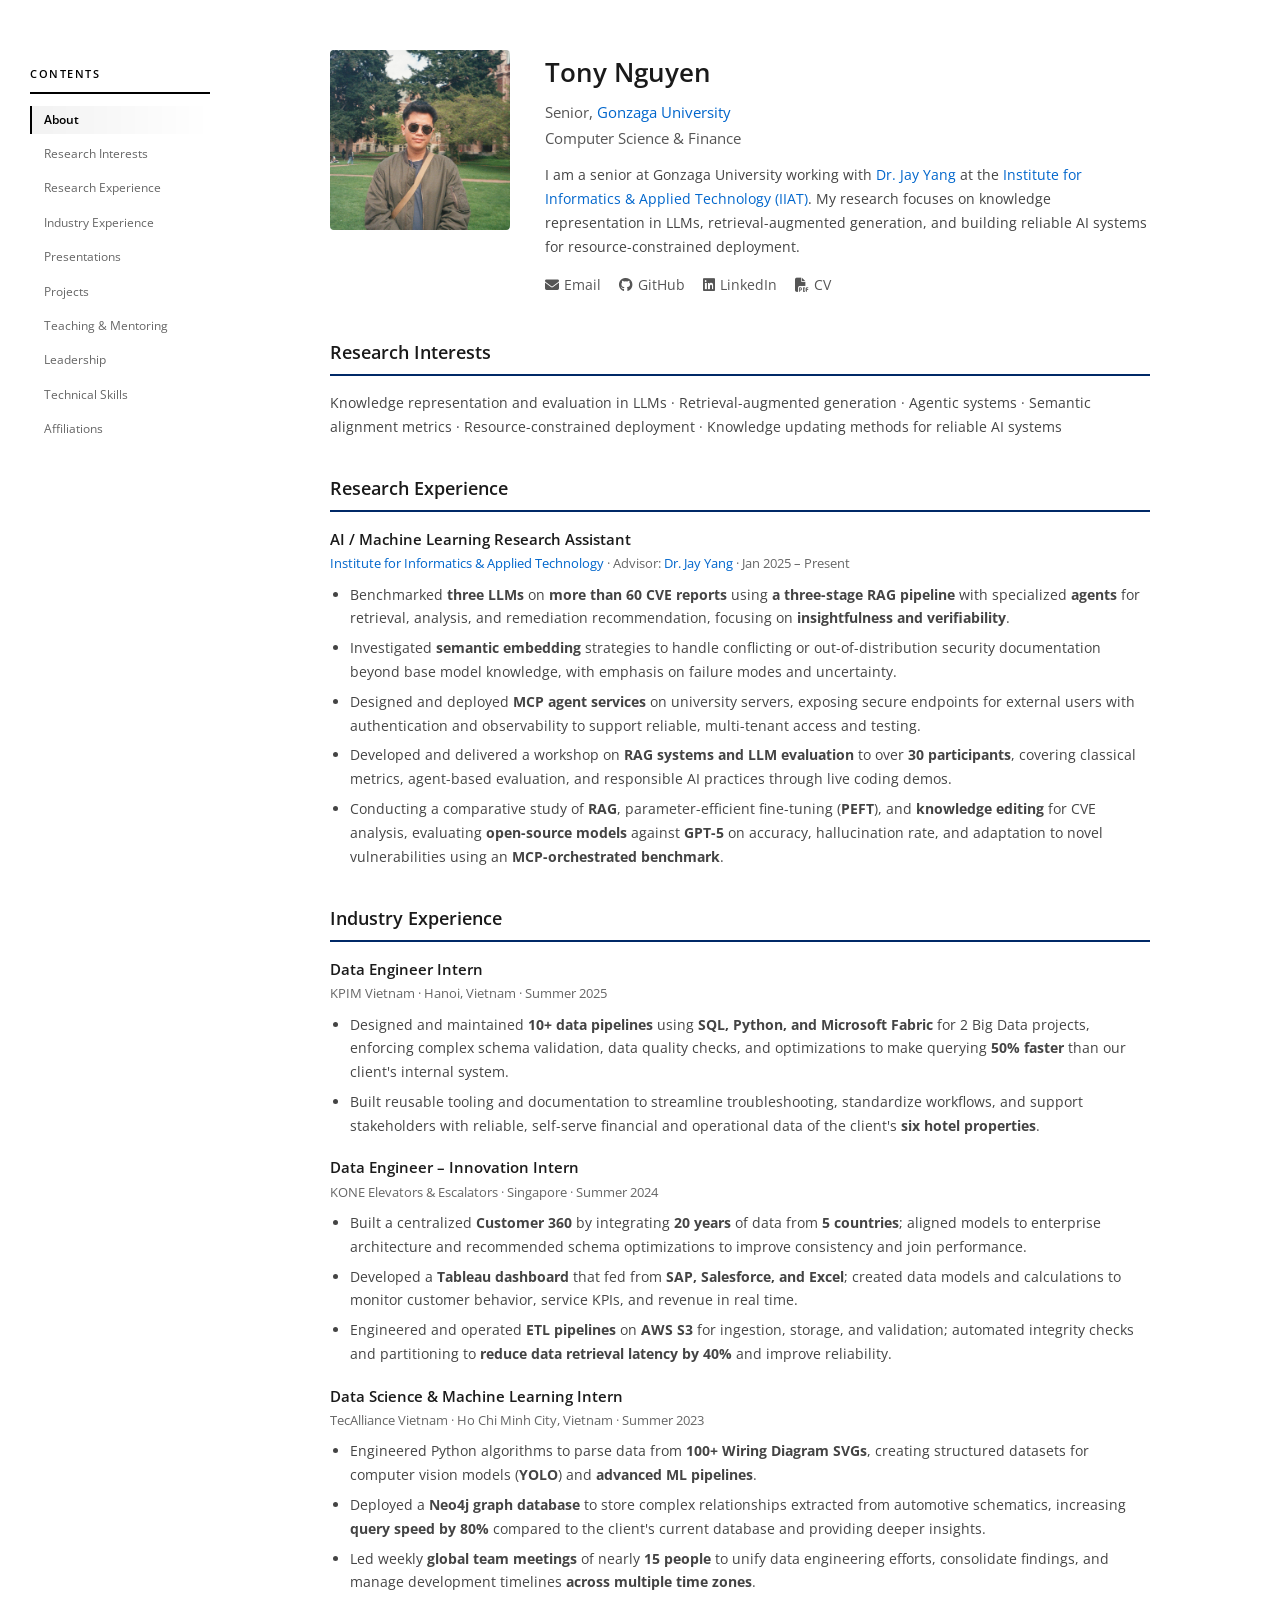
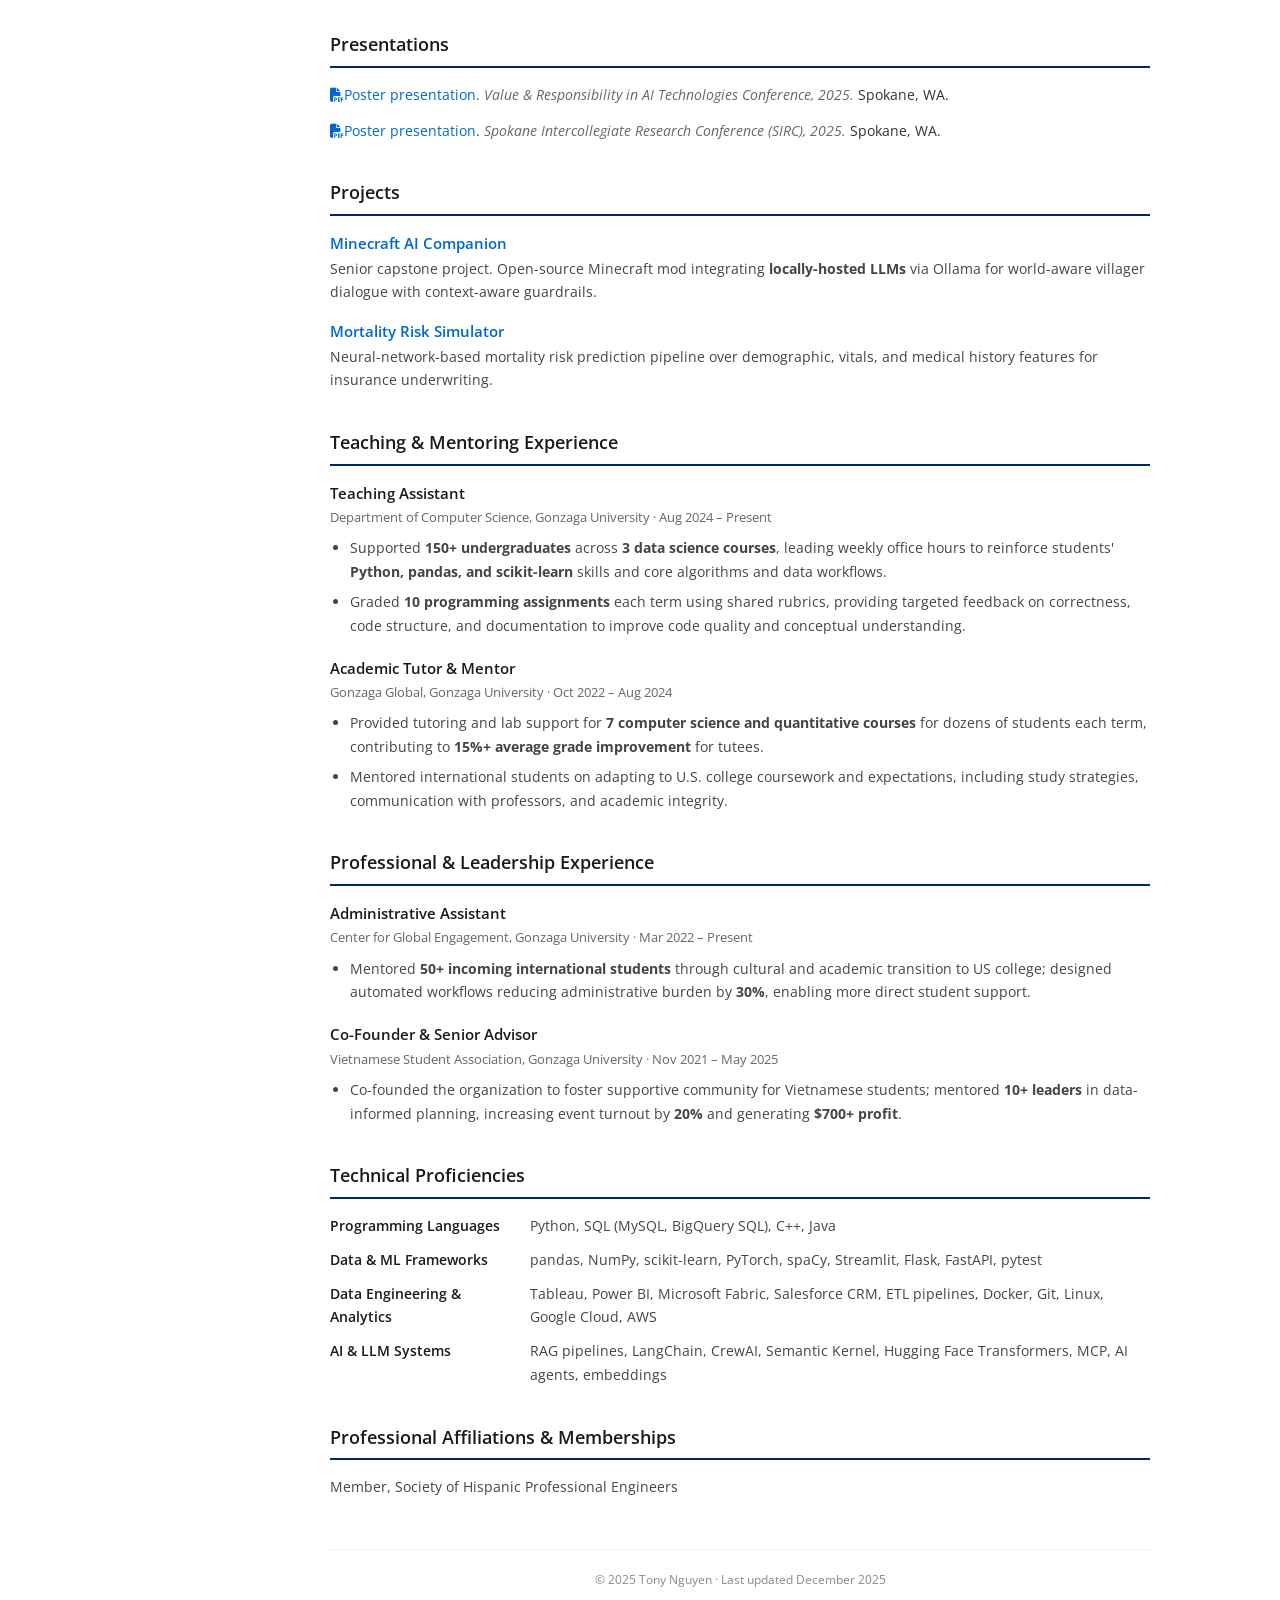
==== index.html @ 01a188ca "add toc" ====
<!DOCTYPE html>
<html lang="en">
<head>
    <meta charset="UTF-8">
    <meta name="viewport" content="width=device-width, initial-scale=1.0">
    <title>Tony Nguyen</title>
    <link rel="preconnect" href="https://fonts.googleapis.com">
    <link rel="preconnect" href="https://fonts.gstatic.com" crossorigin>
    <link href="https://fonts.googleapis.com/css2?family=Open+Sans:wght@400;600&display=swap" rel="stylesheet">
    <link rel="stylesheet" href="https://cdnjs.cloudflare.com/ajax/libs/font-awesome/6.4.0/css/all.min.css">
    <style>
        * {
            margin: 0;
            padding: 0;
            box-sizing: border-box;
        }

        html {
            scroll-behavior: smooth;
        }

        body {
            font-family: 'Open Sans', sans-serif;
            font-size: 15px;
            line-height: 1.7;
            color: #333;
            background-color: #fff;
            padding: 50px 20px;
        }

        .container {
            max-width: 820px;
            margin: 0 auto;
            margin-left: calc(50% - 410px + 100px);
        }

        a {
            color: #0066cc;
            text-decoration: none;
        }

        a:hover {
            text-decoration: underline;
        }

        /* Table of Contents */
        .toc {
            position: fixed;
            top: 50px;
            left: 30px;
            width: 180px;
            max-height: calc(100vh - 100px);
            overflow-y: auto;
            padding: 15px 0;
            z-index: 100;
        }

        .toc-title {
            font-size: 11px;
            font-weight: 600;
            text-transform: uppercase;
            letter-spacing: 1.5px;
            color: #000000;
            margin-bottom: 12px;
            padding-bottom: 8px;
            border-bottom: 2px solid #000000;
        }

        .toc-list {
            list-style: none;
        }

        .toc-list li {
            margin-bottom: 6px;
        }

        .toc-list a {
            font-size: 12px;
            color: #666;
            text-decoration: none;
            display: block;
            padding: 4px 0 4px 12px;
            border-left: 2px solid transparent;
            transition: all 0.2s ease;
        }

        .toc-list a:hover {
            color: #000000;
            text-decoration: none;
            border-left-color: #000000;
        }

        .toc-list a.active {
            color: #000000;
            font-weight: 600;
            border-left-color: #000000;
            background: linear-gradient(to right, rgba(0, 0, 0, 0.05), transparent);
        }

        /* Scrollbar styling for TOC */
        .toc::-webkit-scrollbar {
            width: 3px;
        }

        .toc::-webkit-scrollbar-track {
            background: transparent;
        }

        .toc::-webkit-scrollbar-thumb {
            background: #ddd;
            border-radius: 3px;
        }

        /* Header Section */
        .header {
            display: flex;
            gap: 35px;
            margin-bottom: 40px;
            align-items: flex-start;
        }

        .profile-photo {
            width: 180px;
            height: 180px;
            border-radius: 4px;
            object-fit: cover;
            flex-shrink: 0;
        }

        .header-info h1 {
            font-size: 26px;
            font-weight: 600;
            margin-bottom: 6px;
            color: #1a1a1a;
        }

        .header-info .subtitle {
            font-size: 15px;
            color: #555;
            margin-bottom: 12px;
        }

        .header-info .bio {
            font-size: 14px;
            color: #444;
            margin-bottom: 15px;
        }

        .contact-links {
            display: flex;
            gap: 18px;
            flex-wrap: wrap;
            font-size: 14px;
        }

        .contact-links a {
            display: flex;
            align-items: center;
            gap: 5px;
            color: #555;
        }

        .contact-links a:hover {
            color: #0066cc;
        }

        /* Section Styling */
        .section {
            margin-bottom: 35px;
            scroll-margin-top: 30px;
        }

        .section h2 {
            font-size: 18px;
            font-weight: 600;
            color: #1a1a1a;
            margin-bottom: 15px;
            padding-bottom: 6px;
            border-bottom: 2px solid #002967;
        }

        .section p {
            margin-bottom: 10px;
        }

        /* Research Interests */
        .interests {
            font-size: 14px;
            color: #444;
        }

        /* Experience Items */
        .experience-item {
            margin-bottom: 18px;
        }

        .experience-item .title {
            font-weight: 600;
            color: #1a1a1a;
        }

        .experience-item .meta {
            font-size: 13px;
            color: #666;
            margin-bottom: 4px;
        }

        .experience-item .description {
            font-size: 14px;
            color: #444;
        }

        .experience-item .description ul {
            margin-left: 20px;
            margin-top: 8px;
        }

        .experience-item .description li {
            margin-bottom: 6px;
        }

        /* Publications / Presentations */
        .pub-item {
            margin-bottom: 12px;
            font-size: 14px;
        }

        .pub-item .venue {
            color: #666;
            font-style: italic;
        }

        /* Projects */
        .project-item {
            margin-bottom: 15px;
        }

        .project-item .title {
            font-weight: 600;
        }

        .project-item .description {
            font-size: 14px;
            color: #444;
        }

        /* Technical Skills */
        .skills-grid {
            display: grid;
            grid-template-columns: 180px 1fr;
            gap: 10px 20px;
            font-size: 14px;
        }

        .skills-grid .label {
            font-weight: 600;
            color: #1a1a1a;
        }

        .skills-grid .value {
            color: #444;
        }

        /* Affiliations */
        .affiliations {
            font-size: 14px;
            color: #444;
        }

        /* Footer */
        .footer {
            margin-top: 50px;
            padding-top: 20px;
            border-top: 1px solid #eee;
            font-size: 12px;
            color: #888;
            text-align: center;
        }

        /* Responsive */
        @media (max-width: 1100px) {
            .toc {
                display: none;
            }

            .container {
                margin-left: auto;
                margin-right: auto;
            }
        }

        @media (max-width: 600px) {
            .header {
                flex-direction: column;
                align-items: center;
                text-align: center;
            }

            .contact-links {
                justify-content: center;
            }

            .skills-grid {
                grid-template-columns: 1fr;
            }

            .skills-grid .label {
                margin-top: 10px;
            }
        }
    </style>
</head>
<body>
    <!-- Table of Contents -->
    <nav class="toc">
        <div class="toc-title">Contents</div>
        <ul class="toc-list">
            <li><a href="#about">About</a></li>
            <li><a href="#research-interests">Research Interests</a></li>
            <li><a href="#research-experience">Research Experience</a></li>
            <li><a href="#industry-experience">Industry Experience</a></li>
            <li><a href="#presentations">Presentations</a></li>
            <li><a href="#projects">Projects</a></li>
            <li><a href="#teaching">Teaching & Mentoring</a></li>
            <li><a href="#leadership">Leadership</a></li>
            <li><a href="#skills">Technical Skills</a></li>
            <li><a href="#affiliations">Affiliations</a></li>
        </ul>
    </nav>

    <div class="container">
        <!-- Header -->
        <div class="header" id="about">
            <img src="photo.jpg" alt="Tony Nguyen" class="profile-photo">
            
            <div class="header-info">
                <h1>Tony Nguyen</h1>
                <div class="subtitle">
                    Senior, <a href="https://gonzaga.edu" target="_blank">Gonzaga University</a><br>
                    Computer Science &amp; Finance
                </div>
                <div class="bio">
                    I am a senior at Gonzaga University working with 
                    <a href="https://www.gonzaga.edu/news-events/stories/2024/9/5/jay-yang-director-of-the-institute-for-informatics-and-applied-technology" target="_blank">Dr. Jay Yang</a> 
                    at the <a href="https://www.gonzaga.edu/informatics-and-applied-technology" target="_blank">Institute for Informatics &amp; Applied Technology (IIAT)</a>. 
                    My research focuses on knowledge representation in LLMs, 
                    retrieval-augmented generation, and building reliable AI systems 
                    for resource-constrained deployment.
                </div>
                <div class="contact-links">
                    <a href="mailto:cnguyen4@zagmail.gonzaga.edu"><i class="fas fa-envelope"></i> Email</a>
                    <a href="https://github.com/tonixsmm" target="_blank"><i class="fab fa-github"></i> GitHub</a>
                    <a href="https://www.linkedin.com/in/tonixsmm/" target="_blank"><i class="fab fa-linkedin"></i> LinkedIn</a>
                    <a href="Tony_CV.pdf" target="_blank"><i class="fas fa-file-pdf"></i> CV</a>
                </div>
            </div>
        </div>

        <!-- Research Interests -->
        <div class="section" id="research-interests">
            <h2>Research Interests</h2>
            <p class="interests">
                Knowledge representation and evaluation in LLMs · Retrieval-augmented generation · 
                Agentic systems · Semantic alignment metrics · Resource-constrained deployment · 
                Knowledge updating methods for reliable AI systems
            </p>
        </div>

        <!-- Research Experience -->
        <div class="section" id="research-experience">
            <h2>Research Experience</h2>
            
            <div class="experience-item">
                <div class="title">AI / Machine Learning Research Assistant</div>
                <div class="meta"><a href="https://www.gonzaga.edu/informatics-and-applied-technology" target="_blank">Institute for Informatics &amp; Applied Technology</a> · Advisor: <a href="https://www.gonzaga.edu/news-events/stories/2024/9/5/jay-yang-director-of-the-institute-for-informatics-and-applied-technology" target="_blank">Dr. Jay Yang</a> · Jan 2025 – Present</div>
                <div class="description">
                    <ul>
                        <li>Benchmarked <b>three LLMs</b> on <b>more than 60 CVE reports</b> using <b>a three-stage RAG pipeline</b> with specialized <b>agents</b> for retrieval, analysis, and remediation recommendation, focusing on <b>insightfulness and verifiability</b>.</li>
                        <li>Investigated <b>semantic embedding</b> strategies to handle conflicting or out-of-distribution security documentation beyond base model knowledge, with emphasis on failure modes and uncertainty.</li>
                        <li>Designed and deployed <b>MCP agent services</b> on university servers, exposing secure endpoints for external users with authentication and observability to support reliable, multi-tenant access and testing.</li>
                        <li>Developed and delivered a workshop on <b>RAG systems and LLM evaluation</b> to over <b>30 participants</b>, covering classical metrics, agent-based evaluation, and responsible AI practices through live coding demos.</li>
                        <li>Conducting a comparative study of <b>RAG</b>, parameter-efficient fine-tuning (<b>PEFT</b>), and <b>knowledge editing</b> for CVE analysis, evaluating <b>open-source models</b> against <b>GPT-5</b> on accuracy, hallucination rate, and adaptation to novel vulnerabilities using an <b>MCP-orchestrated benchmark</b>.</li>
                    </ul>
                </div>
            </div>
        </div>

        <!-- Industry Experience -->
        <div class="section" id="industry-experience">
            <h2>Industry Experience</h2>
            
            <div class="experience-item">
                <div class="title">Data Engineer Intern</div>
                <div class="meta">KPIM Vietnam · Hanoi, Vietnam · Summer 2025</div>
                <div class="description">
                    <ul>
                        <li>Designed and maintained <b>10+ data pipelines</b> using <b>SQL, Python, and Microsoft Fabric</b> for 2 Big Data projects, enforcing complex schema validation, data quality checks, and optimizations to make querying <b>50% faster</b> than our client's internal system.</li>
                        <li>Built reusable tooling and documentation to streamline troubleshooting, standardize workflows, and support stakeholders with reliable, self-serve financial and operational data of the client's <b>six hotel properties</b>.</li>
                    </ul>
                </div>
            </div>

            <div class="experience-item">
                <div class="title">Data Engineer – Innovation Intern</div>
                <div class="meta">KONE Elevators &amp; Escalators · Singapore · Summer 2024</div>
                <div class="description">
                    <ul>
                        <li>Built a centralized <b>Customer 360</b> by integrating <b>20 years</b> of data from <b>5 countries</b>; aligned models to enterprise architecture and recommended schema optimizations to improve consistency and join performance.</li>
                        <li>Developed a <b>Tableau dashboard</b> that fed from <b>SAP, Salesforce, and Excel</b>; created data models and calculations to monitor customer behavior, service KPIs, and revenue in real time.</li>
                        <li>Engineered and operated <b>ETL pipelines</b> on <b>AWS S3</b> for ingestion, storage, and validation; automated integrity checks and partitioning to <b>reduce data retrieval latency by 40%</b> and improve reliability.</li>
                    </ul>
                </div>
            </div>

            <div class="experience-item">
                <div class="title">Data Science &amp; Machine Learning Intern</div>
                <div class="meta">TecAlliance Vietnam · Ho Chi Minh City, Vietnam · Summer 2023</div>
                <div class="description">
                    <ul>
                        <li>Engineered Python algorithms to parse data from <b>100+ Wiring Diagram SVGs</b>, creating structured datasets for computer vision models (<b>YOLO</b>) and <b>advanced ML pipelines</b>.</li>
                        <li>Deployed a <b>Neo4j graph database</b> to store complex relationships extracted from automotive schematics, increasing <b>query speed by 80%</b> compared to the client's current database and providing deeper insights.</li>
                        <li>Led weekly <b>global team meetings</b> of nearly <b>15 people</b> to unify data engineering efforts, consolidate findings, and manage development timelines <b>across multiple time zones</b>.</li>
                    </ul>
                </div>
            </div>
        </div>

        <!-- Presentations -->
        <div class="section" id="presentations">
            <h2>Presentations</h2>
            
            <div class="pub-item">
                <a href="AI_Ethics_Presentation.pdf" target="_blank"><i class="fas fa-file-pdf"></i>Poster presentation</a>. <span class="venue">Value &amp; Responsibility in AI Technologies Conference, 2025.</span> Spokane, WA.
            </div>
            
            <div class="pub-item">
                <a href="May_Conference_Poster.pdf" target="_blank"><i class="fas fa-file-pdf"></i>Poster presentation</a>. <span class="venue">Spokane Intercollegiate Research Conference (SIRC), 2025.</span> Spokane, WA.
            </div>
        </div>

        <!-- Projects -->
        <div class="section" id="projects">
            <h2>Projects</h2>
            
            <div class="project-item">
                <div class="title">
                    <a href="https://github.com/CS26-13/minecraft-ollama" target="_blank">Minecraft AI Companion</a>
                </div>
                <div class="description">
                    Senior capstone project. Open-source Minecraft mod integrating <b>locally-hosted LLMs</b> via Ollama 
                    for world-aware villager dialogue with context-aware guardrails.
                </div>
            </div>

            <div class="project-item">
                <div class="title">
                    <a href="https://github.com/JackBrandt/NeuralNetLifeInsurance" target="_blank">Mortality Risk Simulator</a>
                </div>
                <div class="description">
                    Neural-network-based mortality risk prediction pipeline over demographic, vitals, 
                    and medical history features for insurance underwriting.
                </div>
            </div>
        </div>

        <!-- Teaching and Mentoring Experience -->
        <div class="section" id="teaching">
            <h2>Teaching &amp; Mentoring Experience</h2>
            
            <div class="experience-item">
                <div class="title">Teaching Assistant</div>
                <div class="meta">Department of Computer Science, Gonzaga University · Aug 2024 – Present</div>
                <div class="description">
                    <ul>
                        <li>Supported <b>150+ undergraduates</b> across <b>3 data science courses</b>, leading weekly office hours to reinforce students' <b>Python, pandas, and scikit-learn</b> skills and core algorithms and data workflows.</li>
                        <li>Graded <b>10 programming assignments</b> each term using shared rubrics, providing targeted feedback on correctness, code structure, and documentation to improve code quality and conceptual understanding.</li>
                    </ul>
                </div>
            </div>

            <div class="experience-item">
                <div class="title">Academic Tutor &amp; Mentor</div>
                <div class="meta">Gonzaga Global, Gonzaga University · Oct 2022 – Aug 2024</div>
                <div class="description">
                    <ul>
                        <li>Provided tutoring and lab support for <b>7 computer science and quantitative courses</b> for dozens of students each term, contributing to <b>15%+ average grade improvement</b> for tutees.</li>
                        <li>Mentored international students on adapting to U.S. college coursework and expectations, including study strategies, communication with professors, and academic integrity.</li>
                    </ul>
                </div>
            </div>
        </div>

        <!-- Professional & Leadership Experience -->
        <div class="section" id="leadership">
            <h2>Professional &amp; Leadership Experience</h2>
            
            <div class="experience-item">
                <div class="title">Administrative Assistant</div>
                <div class="meta">Center for Global Engagement, Gonzaga University · Mar 2022 – Present</div>
                <div class="description">
                    <ul>
                        <li>Mentored <b>50+ incoming international students</b> through cultural and academic transition to US college; designed automated workflows reducing administrative burden by <b>30%</b>, enabling more direct student support.</li>
                    </ul>
                </div>
            </div>

            <div class="experience-item">
                <div class="title">Co-Founder &amp; Senior Advisor</div>
                <div class="meta">Vietnamese Student Association, Gonzaga University · Nov 2021 – May 2025</div>
                <div class="description">
                    <ul>
                        <li>Co-founded the organization to foster supportive community for Vietnamese students; mentored <b>10+ leaders</b> in data-informed planning, increasing event turnout by <b>20%</b> and generating <b>$700+ profit</b>.</li>
                    </ul>
                </div>
            </div>
        </div>

        <!-- Technical Proficiencies -->
        <div class="section" id="skills">
            <h2>Technical Proficiencies</h2>
            <div class="skills-grid">
                <div class="label">Programming Languages</div>
                <div class="value">Python, SQL (MySQL, BigQuery SQL), C++, Java</div>
                
                <div class="label">Data &amp; ML Frameworks</div>
                <div class="value">pandas, NumPy, scikit-learn, PyTorch, spaCy, Streamlit, Flask, FastAPI, pytest</div>
                
                <div class="label">Data Engineering &amp; Analytics</div>
                <div class="value">Tableau, Power BI, Microsoft Fabric, Salesforce CRM, ETL pipelines, Docker, Git, Linux, Google Cloud, AWS</div>
                
                <div class="label">AI &amp; LLM Systems</div>
                <div class="value">RAG pipelines, LangChain, CrewAI, Semantic Kernel, Hugging Face Transformers, MCP, AI agents, embeddings</div>
            </div>
        </div>

        <!-- Professional Affiliations & Memberships -->
        <div class="section" id="affiliations">
            <h2>Professional Affiliations &amp; Memberships</h2>
            <p class="affiliations">
                Member, Society of Hispanic Professional Engineers
            </p>
        </div>

        <!-- Footer -->
        <div class="footer">
            © 2025 Tony Nguyen · Last updated December 2025
        </div>
    </div>

    <script>
        // Highlight active TOC item on scroll
        const sections = document.querySelectorAll('.section, .header');
        const tocLinks = document.querySelectorAll('.toc-list a');

        function updateActiveLink() {
            let current = '';
            
            sections.forEach(section => {
                const sectionTop = section.offsetTop;
                const sectionHeight = section.offsetHeight;
                if (window.scrollY >= sectionTop - 100) {
                    current = section.getAttribute('id');
                }
            });

            tocLinks.forEach(link => {
                link.classList.remove('active');
                if (link.getAttribute('href') === '#' + current) {
                    link.classList.add('active');
                }
            });
        }

        window.addEventListener('scroll', updateActiveLink);
        window.addEventListener('load', updateActiveLink);
    </script>
</body>
</html>
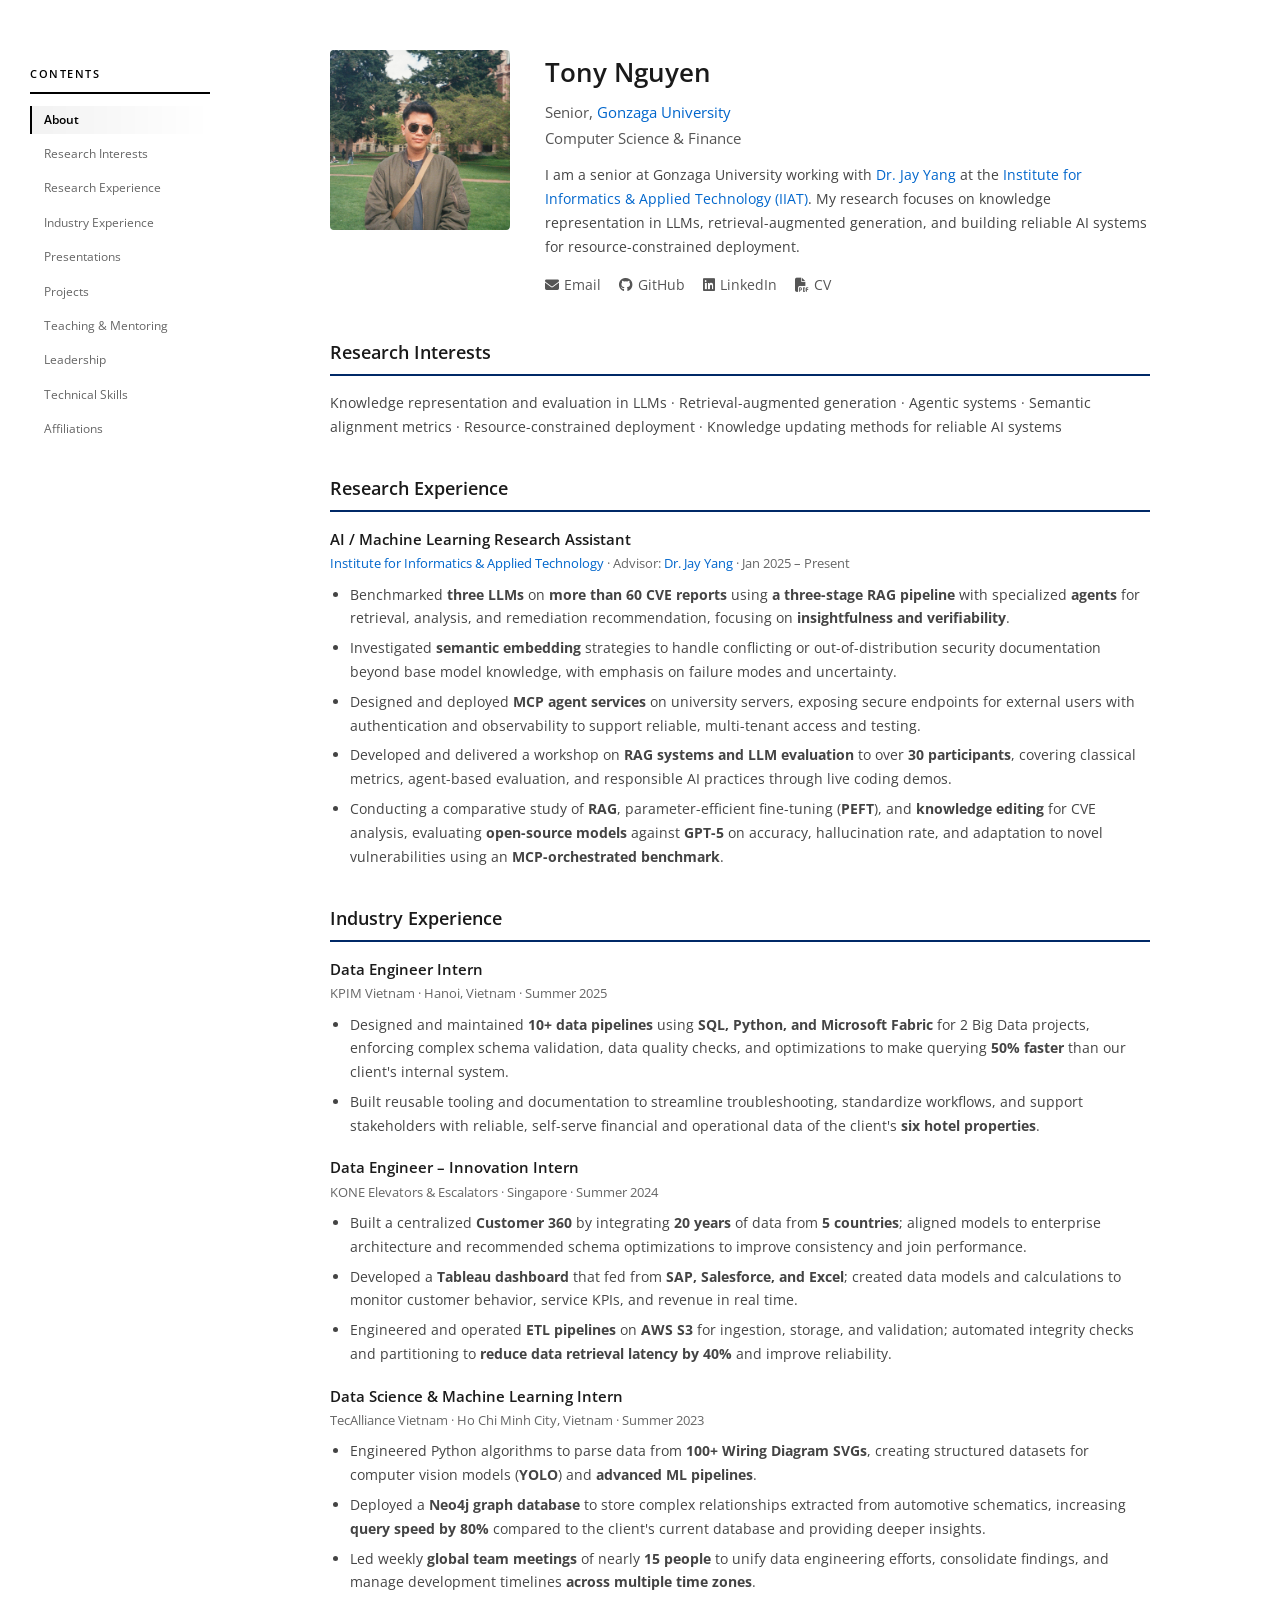
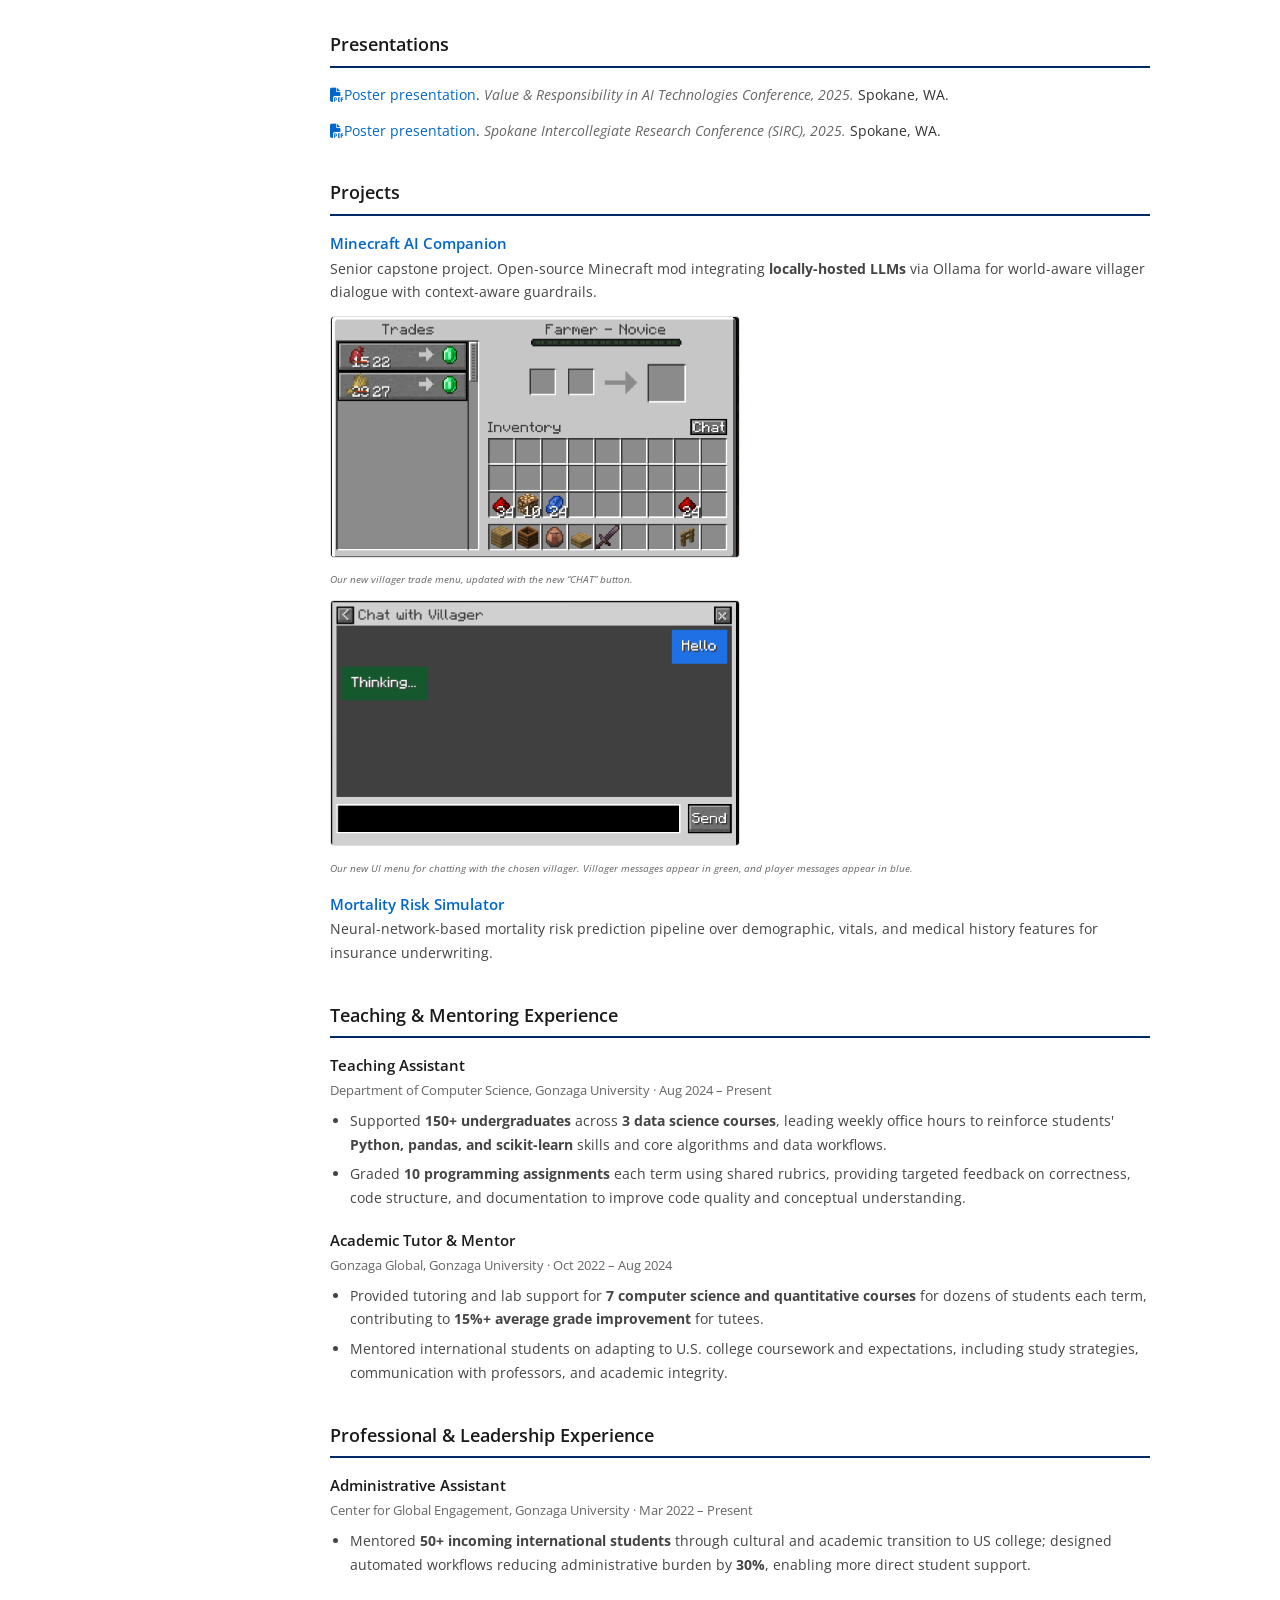
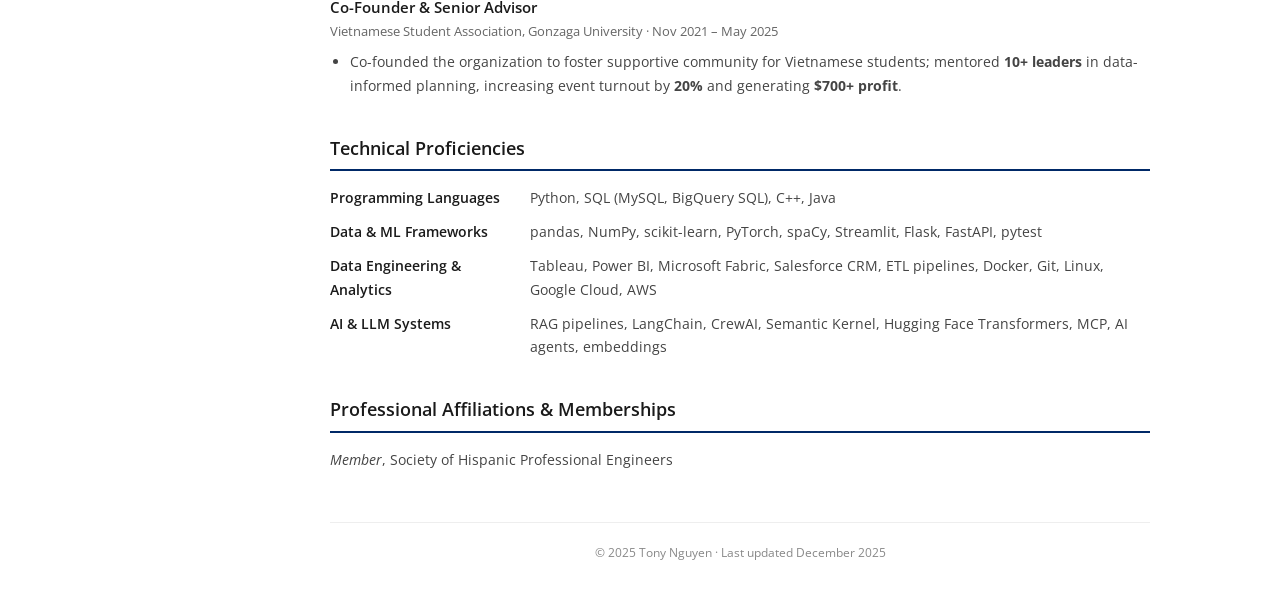
==== commit 7e6982c9: "add minecraft photos" ====
--- a/index.html
+++ b/index.html
@@ -307,6 +307,25 @@
             .skills-grid .label {
                 margin-top: 10px;
             }
+        }
+
+        /* Project Images */
+        .project-image {
+            margin: 12px 0 0 0;
+        }
+
+        .project-image img {
+            max-width: 50%;
+            height: auto;
+            border-radius: 4px;
+            border: 1px solid #e0e0e0;
+        }
+
+        .project-image figcaption {
+            font-size: 10px;
+            color: #666;
+            font-style: italic;
+            margin-top: 6px;
         }
     </style>
 </head>
@@ -450,6 +469,14 @@
                     Senior capstone project. Open-source Minecraft mod integrating <b>locally-hosted LLMs</b> via Ollama 
                     for world-aware villager dialogue with context-aware guardrails.
                 </div>
+                <figure class="project-image">
+                    <img src="minecraft-trade-menu.png" alt="Minecraft Trade Menu">
+                    <figcaption>Our new villager trade menu, updated with the new “CHAT” button.</figcaption>
+                </figure>
+                <figure class="project-image">
+                    <img src="minecraft-chat.png" alt="Minecraft Chat Interface">
+                    <figcaption>Our new UI menu for chatting with the chosen villager. Villager messages appear in green, and player messages appear in blue.</figcaption>
+                </figure>
             </div>
 
             <div class="project-item">
@@ -537,7 +564,7 @@
         <div class="section" id="affiliations">
             <h2>Professional Affiliations &amp; Memberships</h2>
             <p class="affiliations">
-                Member, Society of Hispanic Professional Engineers
+                <i>Member</i>, Society of Hispanic Professional Engineers
             </p>
         </div>
 
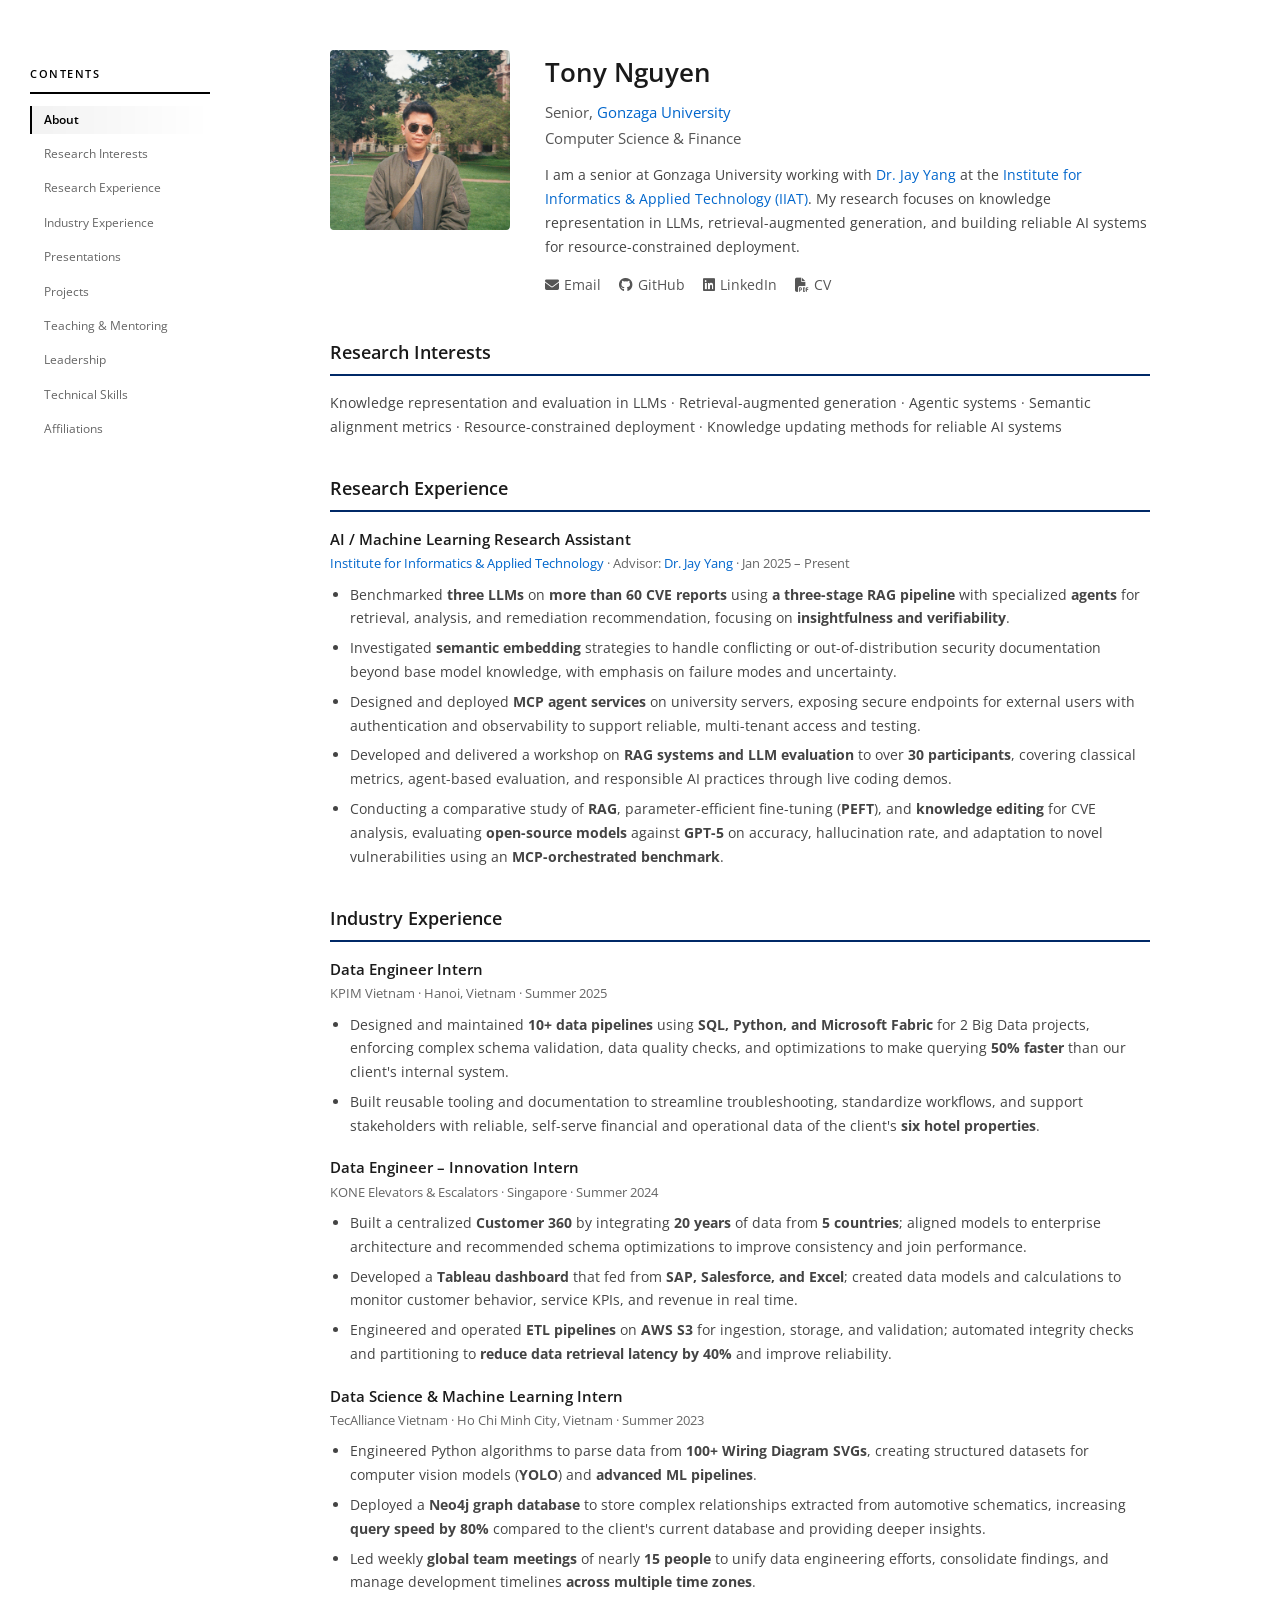
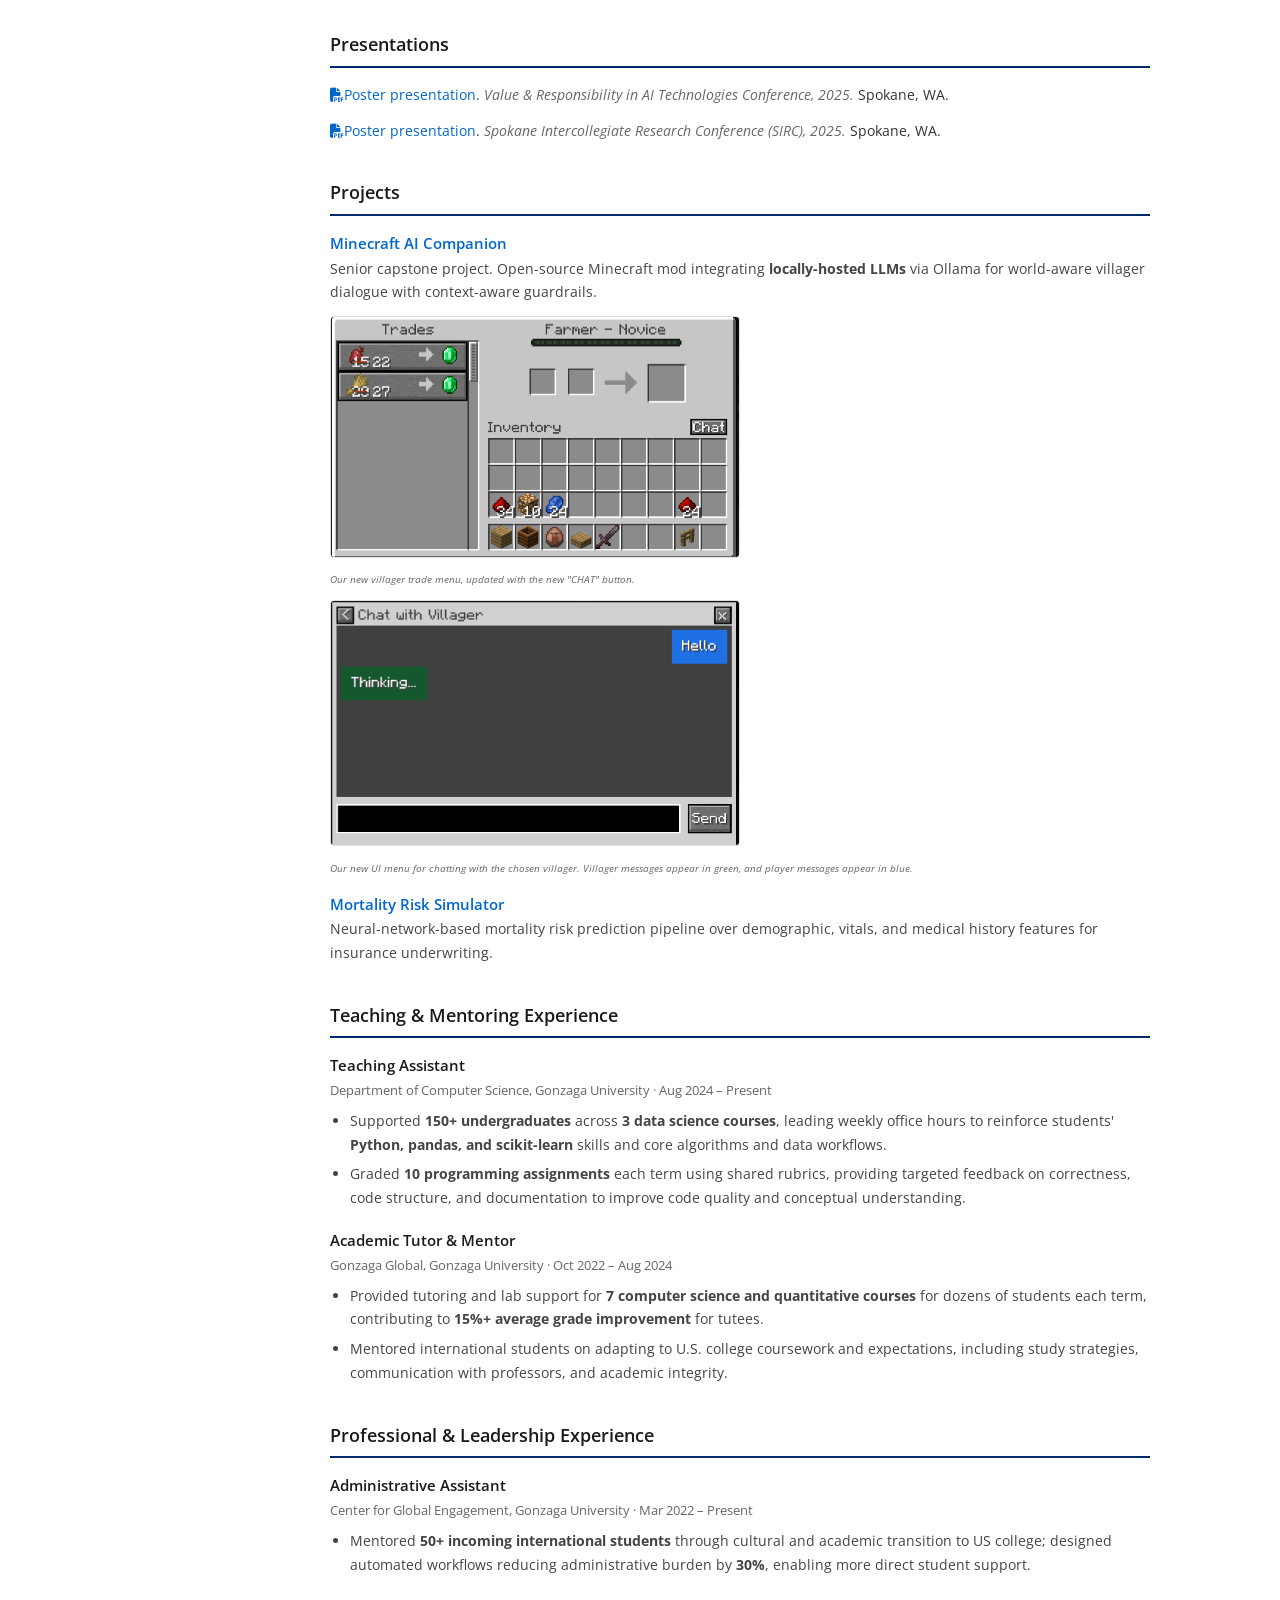
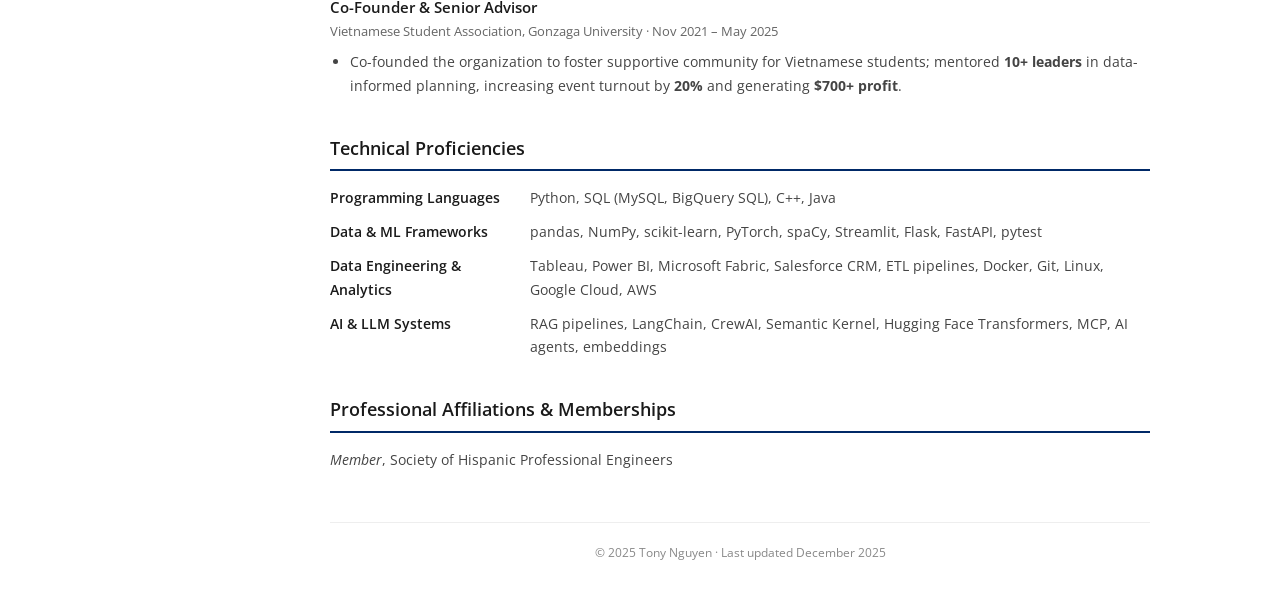
==== commit ffeafba3: "add mobile toc" ====
--- a/index.html
+++ b/index.html
@@ -43,7 +43,7 @@
             text-decoration: underline;
         }
 
-        /* Table of Contents */
+        /* Desktop Table of Contents */
         .toc {
             position: fixed;
             top: 50px;
@@ -111,6 +111,87 @@
             border-radius: 3px;
         }
 
+        /* Mobile TOC */
+        .toc-mobile {
+            display: none;
+            position: fixed;
+            top: 0;
+            left: 0;
+            right: 0;
+            background: #fff;
+            z-index: 200;
+            box-shadow: 0 2px 10px rgba(0, 0, 0, 0.1);
+        }
+
+        .toc-mobile-header {
+            display: flex;
+            justify-content: space-between;
+            align-items: center;
+            padding: 12px 20px;
+            border-bottom: 1px solid #eee;
+            cursor: pointer;
+        }
+
+        .toc-mobile-header span {
+            font-size: 13px;
+            font-weight: 600;
+            text-transform: uppercase;
+            letter-spacing: 1px;
+            color: #333;
+        }
+
+        .toc-mobile-header i {
+            font-size: 14px;
+            color: #666;
+            transition: transform 0.3s ease;
+        }
+
+        .toc-mobile.open .toc-mobile-header i {
+            transform: rotate(180deg);
+        }
+
+        .toc-mobile-list {
+            list-style: none;
+            max-height: 0;
+            overflow: hidden;
+            transition: max-height 0.3s ease;
+            background: #fafafa;
+        }
+
+        .toc-mobile.open .toc-mobile-list {
+            max-height: 400px;
+            overflow-y: auto;
+        }
+
+        .toc-mobile-list li {
+            border-bottom: 1px solid #eee;
+        }
+
+        .toc-mobile-list li:last-child {
+            border-bottom: none;
+        }
+
+        .toc-mobile-list a {
+            display: block;
+            padding: 12px 20px;
+            font-size: 14px;
+            color: #555;
+            text-decoration: none;
+            transition: background 0.2s ease;
+        }
+
+        .toc-mobile-list a:hover,
+        .toc-mobile-list a.active {
+            background: #f0f0f0;
+            color: #000;
+            text-decoration: none;
+        }
+
+        .toc-mobile-list a.active {
+            font-weight: 600;
+            border-left: 3px solid #000;
+        }
+
         /* Header Section */
         .header {
             display: flex;
@@ -283,9 +364,22 @@
                 display: none;
             }
 
+            .toc-mobile {
+                display: block;
+            }
+
             .container {
                 margin-left: auto;
                 margin-right: auto;
+                padding-top: 50px;
+            }
+
+            body {
+                padding-top: 20px;
+            }
+
+            .section {
+                scroll-margin-top: 70px;
             }
         }
 
@@ -327,10 +421,36 @@
             font-style: italic;
             margin-top: 6px;
         }
+
+        @media (max-width: 600px) {
+            .project-image img {
+                max-width: 100%;
+            }
+        }
     </style>
 </head>
 <body>
-    <!-- Table of Contents -->
+    <!-- Mobile Table of Contents -->
+    <nav class="toc-mobile" id="toc-mobile">
+        <div class="toc-mobile-header" onclick="toggleMobileToc()">
+            <span>Contents</span>
+            <i class="fas fa-chevron-down"></i>
+        </div>
+        <ul class="toc-mobile-list">
+            <li><a href="#about" onclick="closeMobileToc()">About</a></li>
+            <li><a href="#research-interests" onclick="closeMobileToc()">Research Interests</a></li>
+            <li><a href="#research-experience" onclick="closeMobileToc()">Research Experience</a></li>
+            <li><a href="#industry-experience" onclick="closeMobileToc()">Industry Experience</a></li>
+            <li><a href="#presentations" onclick="closeMobileToc()">Presentations</a></li>
+            <li><a href="#projects" onclick="closeMobileToc()">Projects</a></li>
+            <li><a href="#teaching" onclick="closeMobileToc()">Teaching & Mentoring</a></li>
+            <li><a href="#leadership" onclick="closeMobileToc()">Leadership</a></li>
+            <li><a href="#skills" onclick="closeMobileToc()">Technical Skills</a></li>
+            <li><a href="#affiliations" onclick="closeMobileToc()">Affiliations</a></li>
+        </ul>
+    </nav>
+
+    <!-- Desktop Table of Contents -->
     <nav class="toc">
         <div class="toc-title">Contents</div>
         <ul class="toc-list">
@@ -471,7 +591,7 @@
                 </div>
                 <figure class="project-image">
                     <img src="minecraft-trade-menu.png" alt="Minecraft Trade Menu">
-                    <figcaption>Our new villager trade menu, updated with the new “CHAT” button.</figcaption>
+                    <figcaption>Our new villager trade menu, updated with the new "CHAT" button.</figcaption>
                 </figure>
                 <figure class="project-image">
                     <img src="minecraft-chat.png" alt="Minecraft Chat Interface">
@@ -575,9 +695,21 @@
     </div>
 
     <script>
+        // Mobile TOC toggle
+        function toggleMobileToc() {
+            const toc = document.getElementById('toc-mobile');
+            toc.classList.toggle('open');
+        }
+
+        function closeMobileToc() {
+            const toc = document.getElementById('toc-mobile');
+            toc.classList.remove('open');
+        }
+
         // Highlight active TOC item on scroll
         const sections = document.querySelectorAll('.section, .header');
         const tocLinks = document.querySelectorAll('.toc-list a');
+        const tocMobileLinks = document.querySelectorAll('.toc-mobile-list a');
 
         function updateActiveLink() {
             let current = '';
@@ -590,12 +722,21 @@
                 }
             });
 
+            // Update desktop TOC
             tocLinks.forEach(link => {
                 link.classList.remove('active');
                 if (link.getAttribute('href') === '#' + current) {
                     link.classList.add('active');
                 }
             });
+
+            // Update mobile TOC
+            tocMobileLinks.forEach(link => {
+                link.classList.remove('active');
+                if (link.getAttribute('href') === '#' + current) {
+                    link.classList.add('active');
+                }
+            });
         }
 
         window.addEventListener('scroll', updateActiveLink);
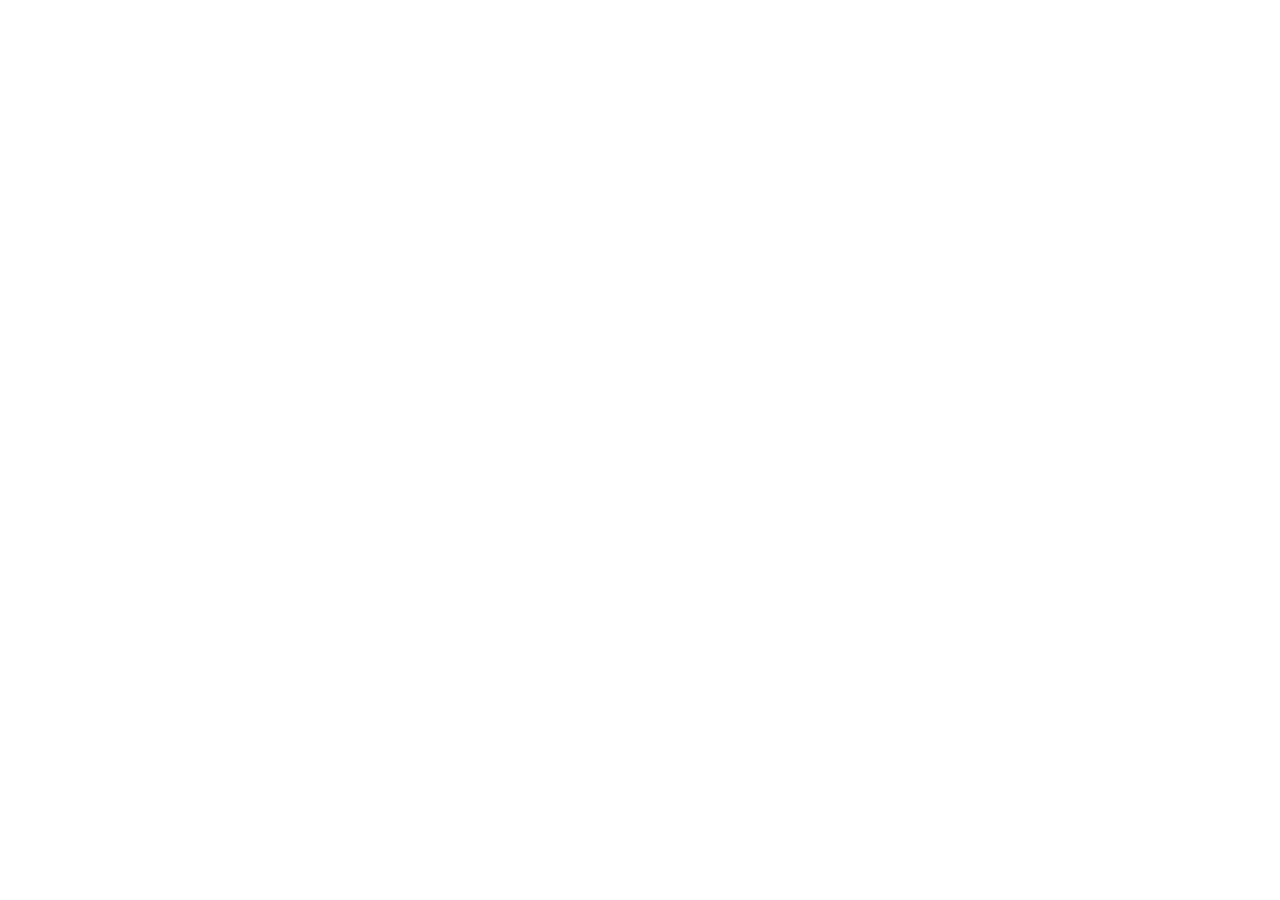
==== commit 1a342809: "Aug 2026 update that includes redesigned page layout. Computer stable version." ====
--- a/index.html
+++ b/index.html
@@ -1,746 +1,101 @@
 <!DOCTYPE html>
-<html lang="en">
+<html>
 <head>
-    <meta charset="UTF-8">
-    <meta name="viewport" content="width=device-width, initial-scale=1.0">
-    <title>Tony Nguyen</title>
-    <link rel="preconnect" href="https://fonts.googleapis.com">
-    <link rel="preconnect" href="https://fonts.gstatic.com" crossorigin>
-    <link href="https://fonts.googleapis.com/css2?family=Open+Sans:wght@400;600&display=swap" rel="stylesheet">
-    <link rel="stylesheet" href="https://cdnjs.cloudflare.com/ajax/libs/font-awesome/6.4.0/css/all.min.css">
-    <style>
-        * {
-            margin: 0;
-            padding: 0;
-            box-sizing: border-box;
-        }
-
-        html {
-            scroll-behavior: smooth;
-        }
-
-        body {
-            font-family: 'Open Sans', sans-serif;
-            font-size: 15px;
-            line-height: 1.7;
-            color: #333;
-            background-color: #fff;
-            padding: 50px 20px;
-        }
-
-        .container {
-            max-width: 820px;
-            margin: 0 auto;
-            margin-left: calc(50% - 410px + 100px);
-        }
-
-        a {
-            color: #0066cc;
-            text-decoration: none;
-        }
-
-        a:hover {
-            text-decoration: underline;
-        }
-
-        /* Desktop Table of Contents */
-        .toc {
-            position: fixed;
-            top: 50px;
-            left: 30px;
-            width: 180px;
-            max-height: calc(100vh - 100px);
-            overflow-y: auto;
-            padding: 15px 0;
-            z-index: 100;
-        }
-
-        .toc-title {
-            font-size: 11px;
-            font-weight: 600;
-            text-transform: uppercase;
-            letter-spacing: 1.5px;
-            color: #000000;
-            margin-bottom: 12px;
-            padding-bottom: 8px;
-            border-bottom: 2px solid #000000;
-        }
-
-        .toc-list {
-            list-style: none;
-        }
-
-        .toc-list li {
-            margin-bottom: 6px;
-        }
-
-        .toc-list a {
-            font-size: 12px;
-            color: #666;
-            text-decoration: none;
-            display: block;
-            padding: 4px 0 4px 12px;
-            border-left: 2px solid transparent;
-            transition: all 0.2s ease;
-        }
-
-        .toc-list a:hover {
-            color: #000000;
-            text-decoration: none;
-            border-left-color: #000000;
-        }
-
-        .toc-list a.active {
-            color: #000000;
-            font-weight: 600;
-            border-left-color: #000000;
-            background: linear-gradient(to right, rgba(0, 0, 0, 0.05), transparent);
-        }
-
-        /* Scrollbar styling for TOC */
-        .toc::-webkit-scrollbar {
-            width: 3px;
-        }
-
-        .toc::-webkit-scrollbar-track {
-            background: transparent;
-        }
-
-        .toc::-webkit-scrollbar-thumb {
-            background: #ddd;
-            border-radius: 3px;
-        }
-
-        /* Mobile TOC */
-        .toc-mobile {
-            display: none;
-            position: fixed;
-            top: 0;
-            left: 0;
-            right: 0;
-            background: #fff;
-            z-index: 200;
-            box-shadow: 0 2px 10px rgba(0, 0, 0, 0.1);
-        }
-
-        .toc-mobile-header {
-            display: flex;
-            justify-content: space-between;
-            align-items: center;
-            padding: 12px 20px;
-            border-bottom: 1px solid #eee;
-            cursor: pointer;
-        }
-
-        .toc-mobile-header span {
-            font-size: 13px;
-            font-weight: 600;
-            text-transform: uppercase;
-            letter-spacing: 1px;
-            color: #333;
-        }
-
-        .toc-mobile-header i {
-            font-size: 14px;
-            color: #666;
-            transition: transform 0.3s ease;
-        }
-
-        .toc-mobile.open .toc-mobile-header i {
-            transform: rotate(180deg);
-        }
-
-        .toc-mobile-list {
-            list-style: none;
-            max-height: 0;
-            overflow: hidden;
-            transition: max-height 0.3s ease;
-            background: #fafafa;
-        }
-
-        .toc-mobile.open .toc-mobile-list {
-            max-height: 400px;
-            overflow-y: auto;
-        }
-
-        .toc-mobile-list li {
-            border-bottom: 1px solid #eee;
-        }
-
-        .toc-mobile-list li:last-child {
-            border-bottom: none;
-        }
-
-        .toc-mobile-list a {
-            display: block;
-            padding: 12px 20px;
-            font-size: 14px;
-            color: #555;
-            text-decoration: none;
-            transition: background 0.2s ease;
-        }
-
-        .toc-mobile-list a:hover,
-        .toc-mobile-list a.active {
-            background: #f0f0f0;
-            color: #000;
-            text-decoration: none;
-        }
-
-        .toc-mobile-list a.active {
-            font-weight: 600;
-            border-left: 3px solid #000;
-        }
-
-        /* Header Section */
-        .header {
-            display: flex;
-            gap: 35px;
-            margin-bottom: 40px;
-            align-items: flex-start;
-        }
-
-        .profile-photo {
-            width: 180px;
-            height: 180px;
-            border-radius: 4px;
-            object-fit: cover;
-            flex-shrink: 0;
-        }
-
-        .header-info h1 {
-            font-size: 26px;
-            font-weight: 600;
-            margin-bottom: 6px;
-            color: #1a1a1a;
-        }
-
-        .header-info .subtitle {
-            font-size: 15px;
-            color: #555;
-            margin-bottom: 12px;
-        }
-
-        .header-info .bio {
-            font-size: 14px;
-            color: #444;
-            margin-bottom: 15px;
-        }
-
-        .contact-links {
-            display: flex;
-            gap: 18px;
-            flex-wrap: wrap;
-            font-size: 14px;
-        }
-
-        .contact-links a {
-            display: flex;
-            align-items: center;
-            gap: 5px;
-            color: #555;
-        }
-
-        .contact-links a:hover {
-            color: #0066cc;
-        }
-
-        /* Section Styling */
-        .section {
-            margin-bottom: 35px;
-            scroll-margin-top: 30px;
-        }
-
-        .section h2 {
-            font-size: 18px;
-            font-weight: 600;
-            color: #1a1a1a;
-            margin-bottom: 15px;
-            padding-bottom: 6px;
-            border-bottom: 2px solid #002967;
-        }
-
-        .section p {
-            margin-bottom: 10px;
-        }
-
-        /* Research Interests */
-        .interests {
-            font-size: 14px;
-            color: #444;
-        }
-
-        /* Experience Items */
-        .experience-item {
-            margin-bottom: 18px;
-        }
-
-        .experience-item .title {
-            font-weight: 600;
-            color: #1a1a1a;
-        }
-
-        .experience-item .meta {
-            font-size: 13px;
-            color: #666;
-            margin-bottom: 4px;
-        }
-
-        .experience-item .description {
-            font-size: 14px;
-            color: #444;
-        }
-
-        .experience-item .description ul {
-            margin-left: 20px;
-            margin-top: 8px;
-        }
-
-        .experience-item .description li {
-            margin-bottom: 6px;
-        }
-
-        /* Publications / Presentations */
-        .pub-item {
-            margin-bottom: 12px;
-            font-size: 14px;
-        }
-
-        .pub-item .venue {
-            color: #666;
-            font-style: italic;
-        }
-
-        /* Projects */
-        .project-item {
-            margin-bottom: 15px;
-        }
-
-        .project-item .title {
-            font-weight: 600;
-        }
-
-        .project-item .description {
-            font-size: 14px;
-            color: #444;
-        }
-
-        /* Technical Skills */
-        .skills-grid {
-            display: grid;
-            grid-template-columns: 180px 1fr;
-            gap: 10px 20px;
-            font-size: 14px;
-        }
-
-        .skills-grid .label {
-            font-weight: 600;
-            color: #1a1a1a;
-        }
-
-        .skills-grid .value {
-            color: #444;
-        }
-
-        /* Affiliations */
-        .affiliations {
-            font-size: 14px;
-            color: #444;
-        }
-
-        /* Footer */
-        .footer {
-            margin-top: 50px;
-            padding-top: 20px;
-            border-top: 1px solid #eee;
-            font-size: 12px;
-            color: #888;
-            text-align: center;
-        }
-
-        /* Responsive */
-        @media (max-width: 1100px) {
-            .toc {
-                display: none;
-            }
-
-            .toc-mobile {
-                display: block;
-            }
-
-            .container {
-                margin-left: auto;
-                margin-right: auto;
-                padding-top: 50px;
-            }
-
-            body {
-                padding-top: 20px;
-            }
-
-            .section {
-                scroll-margin-top: 70px;
-            }
-        }
-
-        @media (max-width: 600px) {
-            .header {
-                flex-direction: column;
-                align-items: center;
-                text-align: center;
-            }
-
-            .contact-links {
-                justify-content: center;
-            }
-
-            .skills-grid {
-                grid-template-columns: 1fr;
-            }
-
-            .skills-grid .label {
-                margin-top: 10px;
-            }
-        }
-
-        /* Project Images */
-        .project-image {
-            margin: 12px 0 0 0;
-        }
-
-        .project-image img {
-            max-width: 50%;
-            height: auto;
-            border-radius: 4px;
-            border: 1px solid #e0e0e0;
-        }
-
-        .project-image figcaption {
-            font-size: 10px;
-            color: #666;
-            font-style: italic;
-            margin-top: 6px;
-        }
-
-        @media (max-width: 600px) {
-            .project-image img {
-                max-width: 100%;
-            }
-        }
-    </style>
+<meta charset="utf-8">
+<meta name="viewport" content="width=device-width, initial-scale=1">
+<script src="assets/js/support.js"></script>
 </head>
 <body>
-    <!-- Mobile Table of Contents -->
-    <nav class="toc-mobile" id="toc-mobile">
-        <div class="toc-mobile-header" onclick="toggleMobileToc()">
-            <span>Contents</span>
-            <i class="fas fa-chevron-down"></i>
-        </div>
-        <ul class="toc-mobile-list">
-            <li><a href="#about" onclick="closeMobileToc()">About</a></li>
-            <li><a href="#research-interests" onclick="closeMobileToc()">Research Interests</a></li>
-            <li><a href="#research-experience" onclick="closeMobileToc()">Research Experience</a></li>
-            <li><a href="#industry-experience" onclick="closeMobileToc()">Industry Experience</a></li>
-            <li><a href="#presentations" onclick="closeMobileToc()">Presentations</a></li>
-            <li><a href="#projects" onclick="closeMobileToc()">Projects</a></li>
-            <li><a href="#teaching" onclick="closeMobileToc()">Teaching & Mentoring</a></li>
-            <li><a href="#leadership" onclick="closeMobileToc()">Leadership</a></li>
-            <li><a href="#skills" onclick="closeMobileToc()">Technical Skills</a></li>
-            <li><a href="#affiliations" onclick="closeMobileToc()">Affiliations</a></li>
-        </ul>
-    </nav>
+<x-dc>
 
-    <!-- Desktop Table of Contents -->
-    <nav class="toc">
-        <div class="toc-title">Contents</div>
-        <ul class="toc-list">
-            <li><a href="#about">About</a></li>
-            <li><a href="#research-interests">Research Interests</a></li>
-            <li><a href="#research-experience">Research Experience</a></li>
-            <li><a href="#industry-experience">Industry Experience</a></li>
-            <li><a href="#presentations">Presentations</a></li>
-            <li><a href="#projects">Projects</a></li>
-            <li><a href="#teaching">Teaching & Mentoring</a></li>
-            <li><a href="#leadership">Leadership</a></li>
-            <li><a href="#skills">Technical Skills</a></li>
-            <li><a href="#affiliations">Affiliations</a></li>
-        </ul>
-    </nav>
+<helmet data-dc-atomics="">
+<link rel="preconnect" href="https://fonts.googleapis.com">
+<link rel="preconnect" href="https://fonts.gstatic.com" crossorigin="">
+<link href="https://fonts.googleapis.com/css2?family=Fraunces:opsz,wght@9..144,300;9..144,400;9..144,500;9..144,600;9..144,700&amp;family=Source+Serif+4:opsz,wght@8..60,400;8..60,600&amp;display=swap" rel="stylesheet">
+<script src="assets/js/image-slot.js"></script>
+<style>
+  body{margin:0}
+  a{color:#0F766E;text-decoration:none}
+  a:hover{text-decoration:underline}
+  @keyframes catwiggle{0%,100%{transform:rotate(-8deg)}50%{transform:rotate(-4deg)}}
+  #na-cat::part(ring){display:none}
+</style>
+<script>
+(function(){
+  function buildPanel(startX){
+    var p=document.createElement('div');
+    p.id='__slide-overlay';
+    p.style.position='fixed';p.style.top='0';p.style.bottom='0';p.style.left='0';p.style.width='100%';
+    p.style.background='oklch(98% 0.006 250)';p.style.zIndex='9999';p.style.pointerEvents='none';
+    p.style.transform='translateX('+startX+')';
+    document.body.appendChild(p);
+    return p;
+  }
+  function revealLeftToRight(){
+    var p=buildPanel('0%');
+    requestAnimationFrame(function(){
+      requestAnimationFrame(function(){
+        p.style.transition='transform 0.55s cubic-bezier(.65,0,.35,1)';
+        p.style.transform='translateX(100%)';
+      });
+    });
+    setTimeout(function(){ p.remove(); }, 600);
+  }
+  if(document.readyState==='loading'){
+    document.addEventListener('DOMContentLoaded', revealLeftToRight);
+  } else {
+    revealLeftToRight();
+  }
+})();
+</script>
+</helmet>
 
-    <div class="container">
-        <!-- Header -->
-        <div class="header" id="about">
-            <img src="photo.jpg" alt="Tony Nguyen" class="profile-photo">
-            
-            <div class="header-info">
-                <h1>Tony Nguyen</h1>
-                <div class="subtitle">
-                    Senior, <a href="https://gonzaga.edu" target="_blank">Gonzaga University</a><br>
-                    Computer Science &amp; Finance
-                </div>
-                <div class="bio">
-                    I am a senior at Gonzaga University working with 
-                    <a href="https://www.gonzaga.edu/news-events/stories/2024/9/5/jay-yang-director-of-the-institute-for-informatics-and-applied-technology" target="_blank">Dr. Jay Yang</a> 
-                    at the <a href="https://www.gonzaga.edu/informatics-and-applied-technology" target="_blank">Institute for Informatics &amp; Applied Technology (IIAT)</a>. 
-                    My research focuses on knowledge representation in LLMs, 
-                    retrieval-augmented generation, and building reliable AI systems 
-                    for resource-constrained deployment.
-                </div>
-                <div class="contact-links">
-                    <a href="mailto:cnguyen4@zagmail.gonzaga.edu"><i class="fas fa-envelope"></i> Email</a>
-                    <a href="https://github.com/tonixsmm" target="_blank"><i class="fab fa-github"></i> GitHub</a>
-                    <a href="https://www.linkedin.com/in/tonixsmm/" target="_blank"><i class="fab fa-linkedin"></i> LinkedIn</a>
-                    <a href="Tony_CV.pdf" target="_blank"><i class="fas fa-file-pdf"></i> CV</a>
-                </div>
-            </div>
-        </div>
+<div style="min-height:100vh;background:oklch(98% 0.006 250);color:oklch(22% 0.02 260);font-family:'Source Serif 4',serif;line-height:1.6;font-weight:300">
 
-        <!-- Research Interests -->
-        <div class="section" id="research-interests">
-            <h2>Research Interests</h2>
-            <p class="interests">
-                Knowledge representation and evaluation in LLMs · Retrieval-augmented generation · 
-                Agentic systems · Semantic alignment metrics · Resource-constrained deployment · 
-                Knowledge updating methods for reliable AI systems
-            </p>
-        </div>
+  <nav style="position:sticky;top:16px;z-index:50;display:flex;justify-content:center;padding:0 20px">
+    <div style="display:flex;align-items:center;gap:28px;background:oklch(100% 0 0 / 0.65);backdrop-filter:blur(20px) saturate(160%);-webkit-backdrop-filter:blur(20px) saturate(160%);border:1px solid oklch(100% 0 0 / 0.6);border-radius:999px;box-shadow:0 8px 30px oklch(22% 0.02 260 / 0.1),inset 0 1px 0 oklch(100% 0 0 / 0.8);padding:10px 12px 10px 22px;max-width:640px;width:100%">
+      <a href="index.html" style="font-family:'Fraunces',serif;font-weight:700;font-size:15px;color:oklch(22% 0.02 260);flex-shrink:0">tonixsmm</a>
+      <div style="display:flex;flex:1;justify-content:center;gap:26px;font-size:13px;font-weight:600;letter-spacing:0.02em;text-transform:lowercase">
+        <a href="index.html" style="color:#0F766E;font-weight:700">home</a>
+        <a href="pages/About.dc.html" style="color:oklch(22% 0.02 260)">about</a>
+        <a href="pages/Experience.dc.html" style="color:oklch(22% 0.02 260)">experience</a>
+        <a href="pages/Projects.dc.html" style="color:oklch(22% 0.02 260)">projects</a>
+        <a href="pages/Resume.dc.html" style="color:oklch(22% 0.02 260)">resume</a>
+      </div>
+    </div>
+  </nav>
 
-        <!-- Research Experience -->
-        <div class="section" id="research-experience">
-            <h2>Research Experience</h2>
-            
-            <div class="experience-item">
-                <div class="title">AI / Machine Learning Research Assistant</div>
-                <div class="meta"><a href="https://www.gonzaga.edu/informatics-and-applied-technology" target="_blank">Institute for Informatics &amp; Applied Technology</a> · Advisor: <a href="https://www.gonzaga.edu/news-events/stories/2024/9/5/jay-yang-director-of-the-institute-for-informatics-and-applied-technology" target="_blank">Dr. Jay Yang</a> · Jan 2025 – Present</div>
-                <div class="description">
-                    <ul>
-                        <li>Benchmarked <b>three LLMs</b> on <b>more than 60 CVE reports</b> using <b>a three-stage RAG pipeline</b> with specialized <b>agents</b> for retrieval, analysis, and remediation recommendation, focusing on <b>insightfulness and verifiability</b>.</li>
-                        <li>Investigated <b>semantic embedding</b> strategies to handle conflicting or out-of-distribution security documentation beyond base model knowledge, with emphasis on failure modes and uncertainty.</li>
-                        <li>Designed and deployed <b>MCP agent services</b> on university servers, exposing secure endpoints for external users with authentication and observability to support reliable, multi-tenant access and testing.</li>
-                        <li>Developed and delivered a workshop on <b>RAG systems and LLM evaluation</b> to over <b>30 participants</b>, covering classical metrics, agent-based evaluation, and responsible AI practices through live coding demos.</li>
-                        <li>Conducting a comparative study of <b>RAG</b>, parameter-efficient fine-tuning (<b>PEFT</b>), and <b>knowledge editing</b> for CVE analysis, evaluating <b>open-source models</b> against <b>GPT-5</b> on accuracy, hallucination rate, and adaptation to novel vulnerabilities using an <b>MCP-orchestrated benchmark</b>.</li>
-                    </ul>
-                </div>
-            </div>
-        </div>
+  <header style="max-width:900px;margin:0 auto;padding:88px 28px 64px;display:flex;gap:48px;flex-wrap:wrap;align-items:flex-start">
+    <div style="position:relative;flex-shrink:0;width:280px">
+      <img src="assets/images/photo.jpg" alt="Tony Nguyen" style="width:280px;height:280px;object-fit:cover;border-radius:20px;border:1px solid oklch(91% 0.01 260)">
+      <image-slot id="na-cat" shape="rounded" radius="14" fit="contain" src="assets/images/na.png" placeholder="photo of Na (the cat)" style="width:150px;height:110px;position:absolute;bottom:-28px;right:-36px;animation:catwiggle 2.4s ease-in-out infinite"></image-slot>
+    </div>
+    <div style="flex:1;min-width:280px;align-self:center">
+      
+      
+      
+      <p style="font-family:'Fraunces',Georgia,serif;font-size:22px;line-height:1.35;font-weight:300;color:rgb(11,0,30);max-width:520px;margin:0 0 16px"><b>Tony</b> is an <em style="font-style: italic;"><b>AI researcher</b></em> building <em style="font-style: italic;">retrieval-augmented and agentic systems</em> that stay reliable under real-world constraints. He's currently pursuing an M.S. in AI at Northeastern, building on dual degrees in Computer Science and Finance from Gonzaga, where he graduated Summa Cum Laude.</p>
+      <div style="display:flex;flex-wrap:wrap;gap:18px;font-size:14px;font-weight:600">
+        
+        
+        
+      </div>
+    </div>
+  </header>
 
-        <!-- Industry Experience -->
-        <div class="section" id="industry-experience">
-            <h2>Industry Experience</h2>
-            
-            <div class="experience-item">
-                <div class="title">Data Engineer Intern</div>
-                <div class="meta">KPIM Vietnam · Hanoi, Vietnam · Summer 2025</div>
-                <div class="description">
-                    <ul>
-                        <li>Designed and maintained <b>10+ data pipelines</b> using <b>SQL, Python, and Microsoft Fabric</b> for 2 Big Data projects, enforcing complex schema validation, data quality checks, and optimizations to make querying <b>50% faster</b> than our client's internal system.</li>
-                        <li>Built reusable tooling and documentation to streamline troubleshooting, standardize workflows, and support stakeholders with reliable, self-serve financial and operational data of the client's <b>six hotel properties</b>.</li>
-                    </ul>
-                </div>
-            </div>
+  <footer style="max-width:920px;margin:0 auto;padding:56px 28px 48px;border-top:1px solid oklch(91% 0.01 260)">
+    <div style="font-family: 'Sora',sans-serif; font-size: 12px; font-weight: 600; letter-spacing: 0.08em; text-transform: uppercase; color: #0F766E; margin-bottom: 10px">/ thanks for stopping by</div>
+    <h2 style="font-family:'Fraunces',serif;font-size:26px;font-weight:700;margin:0 0 20px">Be in touch!</h2>
+    <div style="display:flex;flex-wrap:wrap;gap:20px;font-size:14px;font-weight:600;margin-bottom:24px">
+      <a href="mailto:nguyen.cong@northeastern.edu">nguyen.cong@northeastern.edu</a>
+      <a href="https://www.linkedin.com/in/tonixsmm/" target="_blank">linkedin.com/in/tonixsmm</a>
+      <a href="https://github.com/tonixsmm" target="_blank">github.com/tonixsmm</a>
+    </div>
+    <div style="font-size:12px;color:oklch(55% 0.02 260)">© 2026 Tony Nguyen · Last updated August 2026</div>
+  </footer>
 
-            <div class="experience-item">
-                <div class="title">Data Engineer – Innovation Intern</div>
-                <div class="meta">KONE Elevators &amp; Escalators · Singapore · Summer 2024</div>
-                <div class="description">
-                    <ul>
-                        <li>Built a centralized <b>Customer 360</b> by integrating <b>20 years</b> of data from <b>5 countries</b>; aligned models to enterprise architecture and recommended schema optimizations to improve consistency and join performance.</li>
-                        <li>Developed a <b>Tableau dashboard</b> that fed from <b>SAP, Salesforce, and Excel</b>; created data models and calculations to monitor customer behavior, service KPIs, and revenue in real time.</li>
-                        <li>Engineered and operated <b>ETL pipelines</b> on <b>AWS S3</b> for ingestion, storage, and validation; automated integrity checks and partitioning to <b>reduce data retrieval latency by 40%</b> and improve reliability.</li>
-                    </ul>
-                </div>
-            </div>
+</div>
 
-            <div class="experience-item">
-                <div class="title">Data Science &amp; Machine Learning Intern</div>
-                <div class="meta">TecAlliance Vietnam · Ho Chi Minh City, Vietnam · Summer 2023</div>
-                <div class="description">
-                    <ul>
-                        <li>Engineered Python algorithms to parse data from <b>100+ Wiring Diagram SVGs</b>, creating structured datasets for computer vision models (<b>YOLO</b>) and <b>advanced ML pipelines</b>.</li>
-                        <li>Deployed a <b>Neo4j graph database</b> to store complex relationships extracted from automotive schematics, increasing <b>query speed by 80%</b> compared to the client's current database and providing deeper insights.</li>
-                        <li>Led weekly <b>global team meetings</b> of nearly <b>15 people</b> to unify data engineering efforts, consolidate findings, and manage development timelines <b>across multiple time zones</b>.</li>
-                    </ul>
-                </div>
-            </div>
-        </div>
-
-        <!-- Presentations -->
-        <div class="section" id="presentations">
-            <h2>Presentations</h2>
-            
-            <div class="pub-item">
-                <a href="AI_Ethics_Presentation.pdf" target="_blank"><i class="fas fa-file-pdf"></i>Poster presentation</a>. <span class="venue">Value &amp; Responsibility in AI Technologies Conference, 2025.</span> Spokane, WA.
-            </div>
-            
-            <div class="pub-item">
-                <a href="May_Conference_Poster.pdf" target="_blank"><i class="fas fa-file-pdf"></i>Poster presentation</a>. <span class="venue">Spokane Intercollegiate Research Conference (SIRC), 2025.</span> Spokane, WA.
-            </div>
-        </div>
-
-        <!-- Projects -->
-        <div class="section" id="projects">
-            <h2>Projects</h2>
-            
-            <div class="project-item">
-                <div class="title">
-                    <a href="https://github.com/CS26-13/minecraft-ollama" target="_blank">Minecraft AI Companion</a>
-                </div>
-                <div class="description">
-                    Senior capstone project. Open-source Minecraft mod integrating <b>locally-hosted LLMs</b> via Ollama 
-                    for world-aware villager dialogue with context-aware guardrails.
-                </div>
-                <figure class="project-image">
-                    <img src="minecraft-trade-menu.png" alt="Minecraft Trade Menu">
-                    <figcaption>Our new villager trade menu, updated with the new "CHAT" button.</figcaption>
-                </figure>
-                <figure class="project-image">
-                    <img src="minecraft-chat.png" alt="Minecraft Chat Interface">
-                    <figcaption>Our new UI menu for chatting with the chosen villager. Villager messages appear in green, and player messages appear in blue.</figcaption>
-                </figure>
-            </div>
-
-            <div class="project-item">
-                <div class="title">
-                    <a href="https://github.com/JackBrandt/NeuralNetLifeInsurance" target="_blank">Mortality Risk Simulator</a>
-                </div>
-                <div class="description">
-                    Neural-network-based mortality risk prediction pipeline over demographic, vitals, 
-                    and medical history features for insurance underwriting.
-                </div>
-            </div>
-        </div>
-
-        <!-- Teaching and Mentoring Experience -->
-        <div class="section" id="teaching">
-            <h2>Teaching &amp; Mentoring Experience</h2>
-            
-            <div class="experience-item">
-                <div class="title">Teaching Assistant</div>
-                <div class="meta">Department of Computer Science, Gonzaga University · Aug 2024 – Present</div>
-                <div class="description">
-                    <ul>
-                        <li>Supported <b>150+ undergraduates</b> across <b>3 data science courses</b>, leading weekly office hours to reinforce students' <b>Python, pandas, and scikit-learn</b> skills and core algorithms and data workflows.</li>
-                        <li>Graded <b>10 programming assignments</b> each term using shared rubrics, providing targeted feedback on correctness, code structure, and documentation to improve code quality and conceptual understanding.</li>
-                    </ul>
-                </div>
-            </div>
-
-            <div class="experience-item">
-                <div class="title">Academic Tutor &amp; Mentor</div>
-                <div class="meta">Gonzaga Global, Gonzaga University · Oct 2022 – Aug 2024</div>
-                <div class="description">
-                    <ul>
-                        <li>Provided tutoring and lab support for <b>7 computer science and quantitative courses</b> for dozens of students each term, contributing to <b>15%+ average grade improvement</b> for tutees.</li>
-                        <li>Mentored international students on adapting to U.S. college coursework and expectations, including study strategies, communication with professors, and academic integrity.</li>
-                    </ul>
-                </div>
-            </div>
-        </div>
-
-        <!-- Professional & Leadership Experience -->
-        <div class="section" id="leadership">
-            <h2>Professional &amp; Leadership Experience</h2>
-            
-            <div class="experience-item">
-                <div class="title">Administrative Assistant</div>
-                <div class="meta">Center for Global Engagement, Gonzaga University · Mar 2022 – Present</div>
-                <div class="description">
-                    <ul>
-                        <li>Mentored <b>50+ incoming international students</b> through cultural and academic transition to US college; designed automated workflows reducing administrative burden by <b>30%</b>, enabling more direct student support.</li>
-                    </ul>
-                </div>
-            </div>
-
-            <div class="experience-item">
-                <div class="title">Co-Founder &amp; Senior Advisor</div>
-                <div class="meta">Vietnamese Student Association, Gonzaga University · Nov 2021 – May 2025</div>
-                <div class="description">
-                    <ul>
-                        <li>Co-founded the organization to foster supportive community for Vietnamese students; mentored <b>10+ leaders</b> in data-informed planning, increasing event turnout by <b>20%</b> and generating <b>$700+ profit</b>.</li>
-                    </ul>
-                </div>
-            </div>
-        </div>
-
-        <!-- Technical Proficiencies -->
-        <div class="section" id="skills">
-            <h2>Technical Proficiencies</h2>
-            <div class="skills-grid">
-                <div class="label">Programming Languages</div>
-                <div class="value">Python, SQL (MySQL, BigQuery SQL), C++, Java</div>
-                
-                <div class="label">Data &amp; ML Frameworks</div>
-                <div class="value">pandas, NumPy, scikit-learn, PyTorch, spaCy, Streamlit, Flask, FastAPI, pytest</div>
-                
-                <div class="label">Data Engineering &amp; Analytics</div>
-                <div class="value">Tableau, Power BI, Microsoft Fabric, Salesforce CRM, ETL pipelines, Docker, Git, Linux, Google Cloud, AWS</div>
-                
-                <div class="label">AI &amp; LLM Systems</div>
-                <div class="value">RAG pipelines, LangChain, CrewAI, Semantic Kernel, Hugging Face Transformers, MCP, AI agents, embeddings</div>
-            </div>
-        </div>
-
-        <!-- Professional Affiliations & Memberships -->
-        <div class="section" id="affiliations">
-            <h2>Professional Affiliations &amp; Memberships</h2>
-            <p class="affiliations">
-                <i>Member</i>, Society of Hispanic Professional Engineers
-            </p>
-        </div>
-
-        <!-- Footer -->
-        <div class="footer">
-            © 2025 Tony Nguyen · Last updated December 2025
-        </div>
-    </div>
-
-    <script>
-        // Mobile TOC toggle
-        function toggleMobileToc() {
-            const toc = document.getElementById('toc-mobile');
-            toc.classList.toggle('open');
-        }
-
-        function closeMobileToc() {
-            const toc = document.getElementById('toc-mobile');
-            toc.classList.remove('open');
-        }
-
-        // Highlight active TOC item on scroll
-        const sections = document.querySelectorAll('.section, .header');
-        const tocLinks = document.querySelectorAll('.toc-list a');
-        const tocMobileLinks = document.querySelectorAll('.toc-mobile-list a');
-
-        function updateActiveLink() {
-            let current = '';
-            
-            sections.forEach(section => {
-                const sectionTop = section.offsetTop;
-                const sectionHeight = section.offsetHeight;
-                if (window.scrollY >= sectionTop - 100) {
-                    current = section.getAttribute('id');
-                }
-            });
-
-            // Update desktop TOC
-            tocLinks.forEach(link => {
-                link.classList.remove('active');
-                if (link.getAttribute('href') === '#' + current) {
-                    link.classList.add('active');
-                }
-            });
-
-            // Update mobile TOC
-            tocMobileLinks.forEach(link => {
-                link.classList.remove('active');
-                if (link.getAttribute('href') === '#' + current) {
-                    link.classList.add('active');
-                }
-            });
-        }
-
-        window.addEventListener('scroll', updateActiveLink);
-        window.addEventListener('load', updateActiveLink);
-    </script>
+</x-dc>
 </body>
-</html>+</html>
